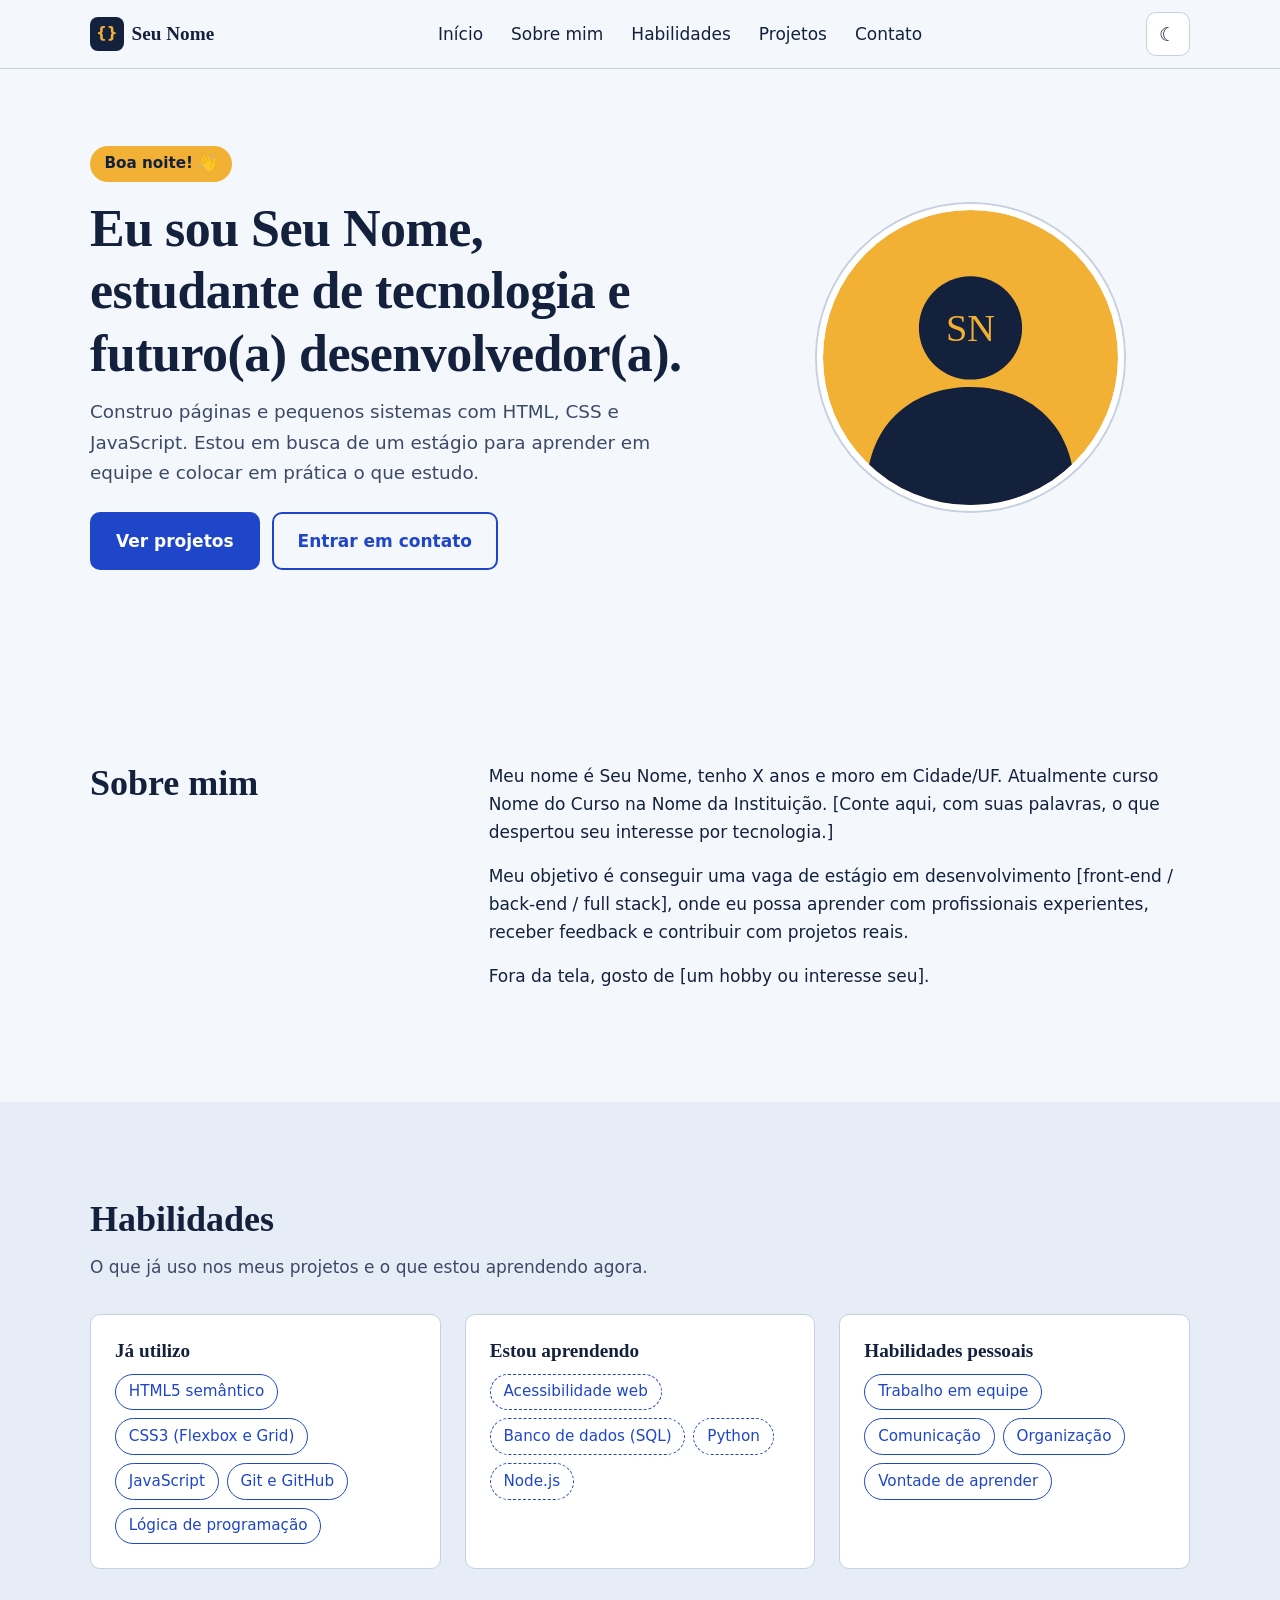
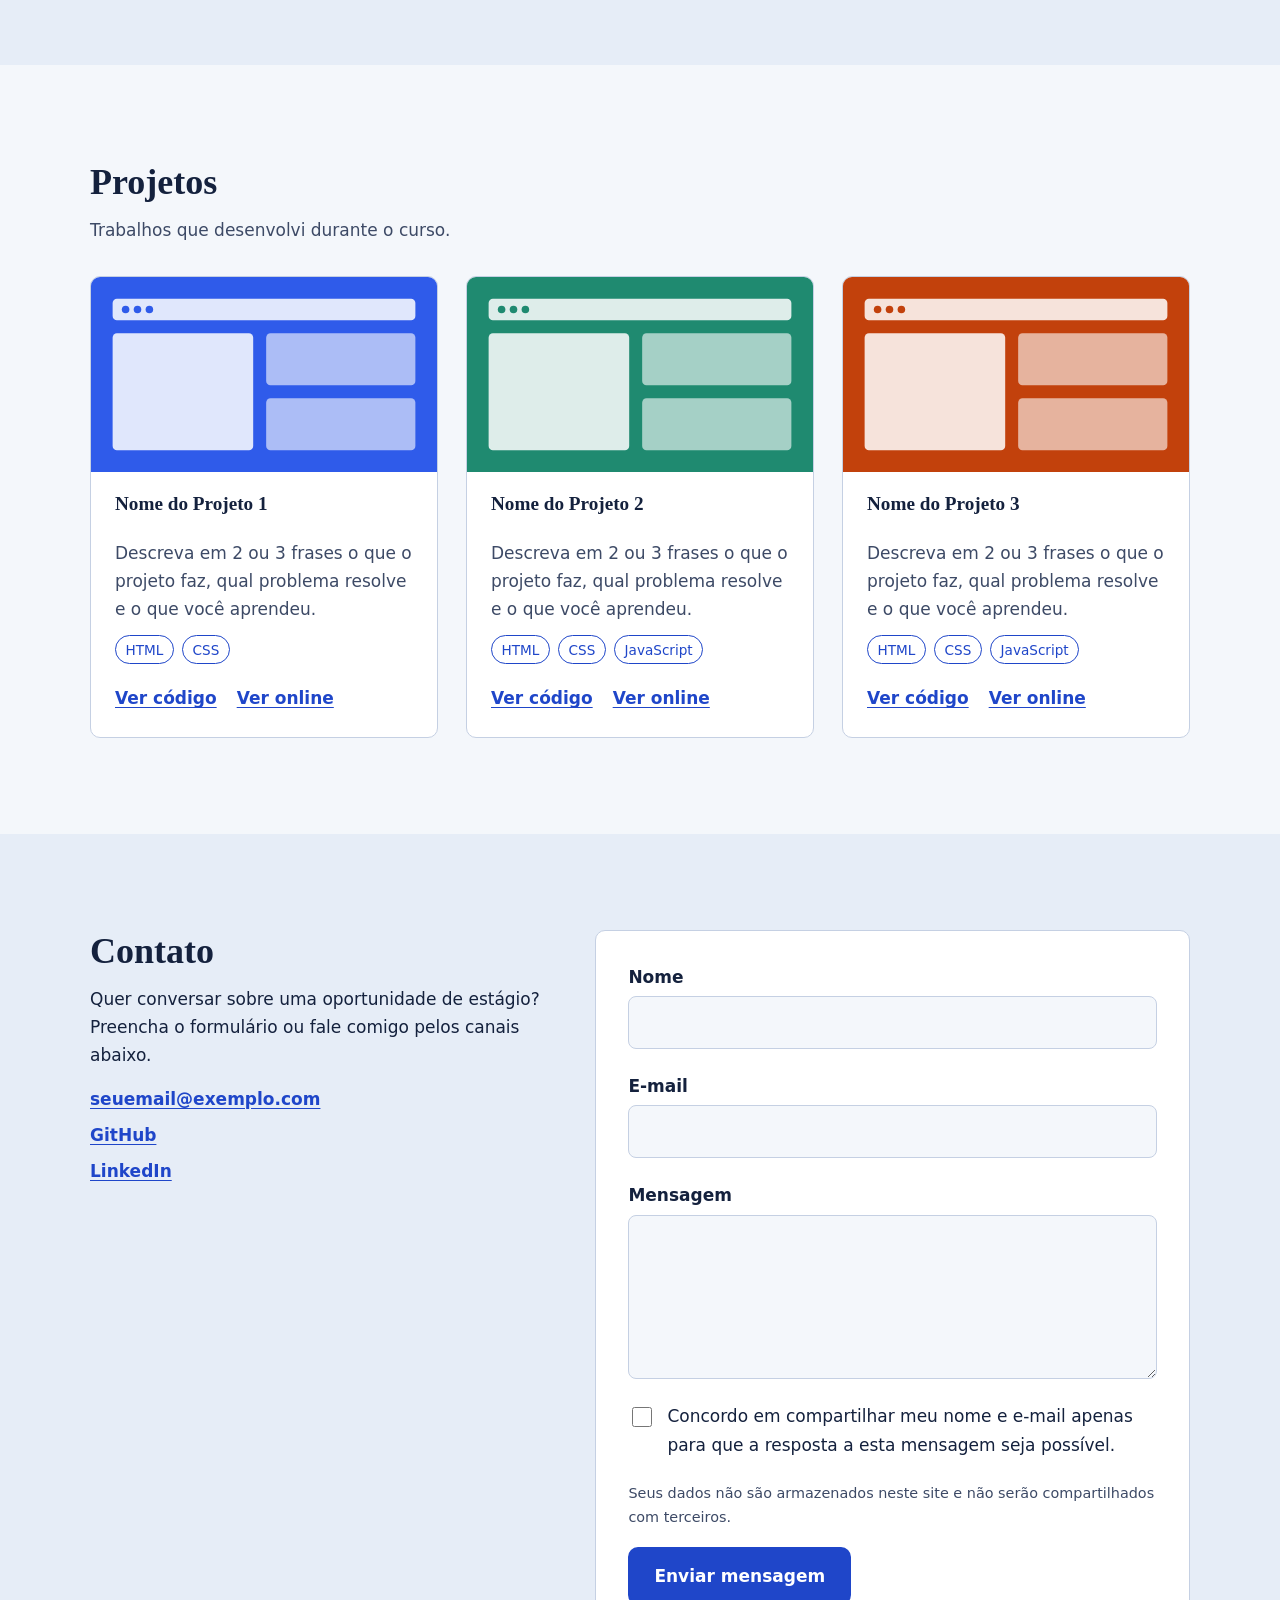
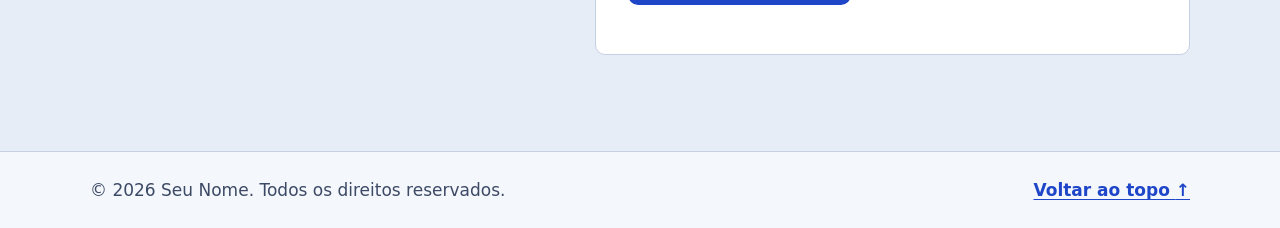
==== portfolio/index.html @ 9ae4e7f2 "Add files via upload" ====
<!DOCTYPE html>
<html lang="pt-BR">
<head>
  <meta charset="UTF-8">
  <meta name="viewport" content="width=device-width, initial-scale=1">
  <title>Seu Nome | Portfólio de Desenvolvimento</title>
  <meta name="description" content="Portfólio de Seu Nome, estudante de tecnologia em busca de estágio em desenvolvimento.">
  <link rel="icon" href="img/favicon.svg" type="image/svg+xml">
  <link rel="stylesheet" href="css/style.css">
  <!-- Aplica o tema salvo antes de desenhar a página, evitando "piscar" -->
  <script>
    try {
      var t = localStorage.getItem("tema");
      if (t) document.documentElement.setAttribute("data-tema", t);
    } catch (e) {}
  </script>
</head>
<body>
  <a class="pular-link" href="#conteudo">Pular para o conteúdo</a>

  <!-- CABEÇALHO -->
  <header class="cabecalho">
    <div class="container cabecalho__barra">
      <a class="logo" href="#inicio" aria-label="Seu Nome, ir para o início">
        <span class="logo__marca" aria-hidden="true">{}</span> Seu Nome
      </a>

      <nav id="menu" class="menu" aria-label="Navegação principal">
        <ul class="menu__lista">
          <li><a href="#inicio">Início</a></li>
          <li><a href="#sobre">Sobre mim</a></li>
          <li><a href="#habilidades">Habilidades</a></li>
          <li><a href="#projetos">Projetos</a></li>
          <li><a href="#contato">Contato</a></li>
        </ul>
      </nav>

      <div class="cabecalho__acoes">
        <button id="btn-tema" class="btn-icone" type="button"
                aria-label="Ativar modo escuro" aria-pressed="false">
          <span aria-hidden="true" id="icone-tema">☾</span>
        </button>
        <button id="btn-menu" class="btn-icone btn-menu" type="button"
                aria-label="Abrir menu" aria-expanded="false" aria-controls="menu">
          <span class="hamburguer" aria-hidden="true"></span>
        </button>
      </div>
    </div>
  </header>

  <main id="conteudo">

    <!-- INÍCIO -->
    <section id="inicio" class="secao hero" aria-labelledby="titulo-inicio">
      <div class="container hero__grade">
        <div class="hero__texto">
          <p id="saudacao" class="hero__saudacao" aria-live="polite">Olá!</p>
          <h1 id="titulo-inicio">Eu sou Seu Nome, estudante de tecnologia e futuro(a) desenvolvedor(a).</h1>
          <p class="hero__descricao">
            Construo páginas e pequenos sistemas com HTML, CSS e JavaScript.
            Estou em busca de um estágio para aprender em equipe e colocar em prática o que estudo.
          </p>
          <div class="hero__botoes">
            <a class="botao botao--primario" href="#projetos">Ver projetos</a>
            <a class="botao botao--secundario" href="#contato">Entrar em contato</a>
          </div>
        </div>
        <figure class="hero__imagem">
          <img src="img/avatar.svg" width="400" height="400" alt="Avatar ilustrado de Seu Nome">
        </figure>
      </div>
    </section>

    <!-- SOBRE MIM -->
    <section id="sobre" class="secao" aria-labelledby="titulo-sobre">
      <div class="container sobre">
        <h2 id="titulo-sobre">Sobre mim</h2>
        <div class="sobre__texto">
          <p>
            Meu nome é Seu Nome, tenho X anos e moro em Cidade/UF. Atualmente curso
            Nome do Curso na Nome da Instituição. [Conte aqui, com suas palavras, o que
            despertou seu interesse por tecnologia.]
          </p>
          <p>
            Meu objetivo é conseguir uma vaga de estágio em desenvolvimento
            [front-end / back-end / full stack], onde eu possa aprender com profissionais
            experientes, receber feedback e contribuir com projetos reais.
          </p>
          <p>
            Fora da tela, gosto de [um hobby ou interesse seu].
          </p>
        </div>
      </div>
    </section>

    <!-- HABILIDADES -->
    <section id="habilidades" class="secao secao--destaque" aria-labelledby="titulo-habilidades">
      <div class="container">
        <h2 id="titulo-habilidades">Habilidades</h2>
        <p class="secao__intro">O que já uso nos meus projetos e o que estou aprendendo agora.</p>

        <div class="habilidades">
          <div class="habilidades__grupo">
            <h3>Já utilizo</h3>
            <ul class="etiquetas">
              <li>HTML5 semântico</li>
              <li>CSS3 (Flexbox e Grid)</li>
              <li>JavaScript</li>
              <li>Git e GitHub</li>
              <li>Lógica de programação</li>
            </ul>
          </div>
          <div class="habilidades__grupo">
            <h3>Estou aprendendo</h3>
            <ul class="etiquetas etiquetas--aprendendo">
              <li>Acessibilidade web</li>
              <li>Banco de dados (SQL)</li>
              <li>Python</li>
              <li>Node.js</li>
            </ul>
          </div>
          <div class="habilidades__grupo">
            <h3>Habilidades pessoais</h3>
            <ul class="etiquetas">
              <li>Trabalho em equipe</li>
              <li>Comunicação</li>
              <li>Organização</li>
              <li>Vontade de aprender</li>
            </ul>
          </div>
        </div>
      </div>
    </section>

    <!-- PROJETOS -->
    <section id="projetos" class="secao" aria-labelledby="titulo-projetos">
      <div class="container">
        <h2 id="titulo-projetos">Projetos</h2>
        <p class="secao__intro">Trabalhos que desenvolvi durante o curso.</p>

        <div class="projetos">
          <article class="projeto">
            <img src="img/projeto-1.svg" width="640" height="360" loading="lazy"
                 alt="Miniatura do Projeto 1: página inicial em tons de azul">
            <div class="projeto__corpo">
              <h3>Nome do Projeto 1</h3>
              <p>Descreva em 2 ou 3 frases o que o projeto faz, qual problema resolve e o que você aprendeu.</p>
              <ul class="etiquetas etiquetas--pequenas" aria-label="Tecnologias usadas">
                <li>HTML</li><li>CSS</li>
              </ul>
              <div class="projeto__links">
                <a href="#" target="_blank" rel="noopener noreferrer">Ver código <span class="sr-only">do Projeto 1 (abre em nova aba)</span></a>
                <a href="#" target="_blank" rel="noopener noreferrer">Ver online <span class="sr-only">do Projeto 1 (abre em nova aba)</span></a>
              </div>
            </div>
          </article>

          <article class="projeto">
            <img src="img/projeto-2.svg" width="640" height="360" loading="lazy"
                 alt="Miniatura do Projeto 2: painel em tons de verde">
            <div class="projeto__corpo">
              <h3>Nome do Projeto 2</h3>
              <p>Descreva em 2 ou 3 frases o que o projeto faz, qual problema resolve e o que você aprendeu.</p>
              <ul class="etiquetas etiquetas--pequenas" aria-label="Tecnologias usadas">
                <li>HTML</li><li>CSS</li><li>JavaScript</li>
              </ul>
              <div class="projeto__links">
                <a href="#" target="_blank" rel="noopener noreferrer">Ver código <span class="sr-only">do Projeto 2 (abre em nova aba)</span></a>
                <a href="#" target="_blank" rel="noopener noreferrer">Ver online <span class="sr-only">do Projeto 2 (abre em nova aba)</span></a>
              </div>
            </div>
          </article>

          <article class="projeto">
            <img src="img/projeto-3.svg" width="640" height="360" loading="lazy"
                 alt="Miniatura do Projeto 3: aplicação em tons de laranja">
            <div class="projeto__corpo">
              <h3>Nome do Projeto 3</h3>
              <p>Descreva em 2 ou 3 frases o que o projeto faz, qual problema resolve e o que você aprendeu.</p>
              <ul class="etiquetas etiquetas--pequenas" aria-label="Tecnologias usadas">
                <li>HTML</li><li>CSS</li><li>JavaScript</li>
              </ul>
              <div class="projeto__links">
                <a href="#" target="_blank" rel="noopener noreferrer">Ver código <span class="sr-only">do Projeto 3 (abre em nova aba)</span></a>
                <a href="#" target="_blank" rel="noopener noreferrer">Ver online <span class="sr-only">do Projeto 3 (abre em nova aba)</span></a>
              </div>
            </div>
          </article>
        </div>
      </div>
    </section>

    <!-- CONTATO -->
    <section id="contato" class="secao secao--destaque" aria-labelledby="titulo-contato">
      <div class="container contato">
        <div class="contato__info">
          <h2 id="titulo-contato">Contato</h2>
          <p>
            Quer conversar sobre uma oportunidade de estágio? Preencha o formulário
            ou fale comigo pelos canais abaixo.
          </p>
          <ul class="contato__canais">
            <li><a href="mailto:seuemail@exemplo.com">seuemail@exemplo.com</a></li>
            <li><a href="https://github.com/seu-usuario" target="_blank" rel="noopener noreferrer">GitHub <span class="sr-only">(abre em nova aba)</span></a></li>
            <li><a href="https://www.linkedin.com/in/seu-usuario" target="_blank" rel="noopener noreferrer">LinkedIn <span class="sr-only">(abre em nova aba)</span></a></li>
          </ul>
        </div>

        <form id="form-contato" class="formulario" novalidate aria-describedby="aviso-privacidade">
          <div class="campo">
            <label for="nome">Nome</label>
            <input id="nome" name="nome" type="text" autocomplete="name"
                   required aria-describedby="erro-nome">
            <p id="erro-nome" class="campo__erro" role="alert"></p>
          </div>

          <div class="campo">
            <label for="email">E-mail</label>
            <input id="email" name="email" type="email" autocomplete="email"
                   required aria-describedby="erro-email">
            <p id="erro-email" class="campo__erro" role="alert"></p>
          </div>

          <div class="campo">
            <label for="mensagem">Mensagem</label>
            <textarea id="mensagem" name="mensagem" rows="5" required
                      aria-describedby="erro-mensagem"></textarea>
            <p id="erro-mensagem" class="campo__erro" role="alert"></p>
          </div>

          <div class="campo campo--check">
            <input id="consentimento" name="consentimento" type="checkbox"
                   required aria-describedby="aviso-privacidade erro-consentimento">
            <label for="consentimento">
              Concordo em compartilhar meu nome e e-mail apenas para que a resposta a esta mensagem seja possível.
            </label>
            <p id="erro-consentimento" class="campo__erro" role="alert"></p>
          </div>

          <p id="aviso-privacidade" class="formulario__aviso">
            Seus dados não são armazenados neste site e não serão compartilhados com terceiros.
          </p>

          <button class="botao botao--primario" type="submit">Enviar mensagem</button>
          <p id="status-form" class="formulario__status" role="status" aria-live="polite"></p>
        </form>
      </div>
    </section>
  </main>

  <!-- RODAPÉ -->
  <footer class="rodape">
    <div class="container rodape__barra">
      <p>&copy; <span id="ano">2026</span> Seu Nome. Todos os direitos reservados.</p>
      <a href="#inicio" class="rodape__topo">Voltar ao topo <span aria-hidden="true">↑</span></a>
    </div>
  </footer>

  <script src="js/main.js"></script>
</body>
</html>
---- portfolio/css/style.css ----
/* ===== Variáveis de cor (tema claro) ===== */
:root {
  --fundo: #f4f7fb;
  --fundo-alt: #e6edf7;
  --superficie: #ffffff;
  --texto: #14213d;
  --texto-suave: #3d4a66;
  --borda: #c5d0e3;
  --destaque: #1f46c9;        /* contraste 7:1 sobre --fundo */
  --destaque-texto: #ffffff;
  --ambar: #f2b134;
  --erro: #b3261e;
  --sucesso: #1b6e3c;
  --raio: 10px;
  --altura-cabecalho: 68px;
  --fonte-corpo: "Segoe UI", system-ui, -apple-system, Roboto, "Helvetica Neue", Arial, sans-serif;
  --fonte-titulo: "Iowan Old Style", "Palatino Linotype", Palatino, Georgia, serif;
}

/* ===== Tema escuro ===== */
:root[data-tema="dark"] {
  --fundo: #0f1524;
  --fundo-alt: #162036;
  --superficie: #1b2740;
  --texto: #eef2fb;
  --texto-suave: #b8c4de;
  --borda: #34446a;
  --destaque: #9db8ff;
  --destaque-texto: #0f1524;
  --erro: #ff9b94;
  --sucesso: #7ddba0;
}

/* ===== Base ===== */
*, *::before, *::after { box-sizing: border-box; }

html {
  scroll-behavior: smooth;
  scroll-padding-top: var(--altura-cabecalho);
}

body {
  margin: 0;
  font-family: var(--fonte-corpo);
  font-size: 1.0625rem;
  line-height: 1.65;
  color: var(--texto);
  background: var(--fundo);
}

h1, h2, h3 { font-family: var(--fonte-titulo); line-height: 1.2; margin: 0 0 .75rem; }
h1 { font-size: clamp(2rem, 5vw, 3.25rem); letter-spacing: -.01em; }
h2 { font-size: clamp(1.6rem, 3.5vw, 2.25rem); }
h3 { font-size: 1.2rem; }
p { margin: 0 0 1rem; max-width: 65ch; }
img { max-width: 100%; height: auto; display: block; }
ul { margin: 0; padding: 0; list-style: none; }
a { color: var(--destaque); text-underline-offset: 3px; }

:focus-visible {
  outline: 3px solid var(--destaque);
  outline-offset: 3px;
  border-radius: 4px;
}

.container { width: min(1100px, 100% - 2.5rem); margin-inline: auto; }

.sr-only {
  position: absolute; width: 1px; height: 1px; padding: 0; margin: -1px;
  overflow: hidden; clip: rect(0 0 0 0); white-space: nowrap; border: 0;
}

.pular-link {
  position: absolute; left: 1rem; top: -4rem; z-index: 100;
  background: var(--destaque); color: var(--destaque-texto);
  padding: .6rem 1rem; border-radius: var(--raio); font-weight: 600;
}
.pular-link:focus { top: 1rem; }

/* ===== Cabeçalho (Flexbox) ===== */
.cabecalho {
  position: sticky; top: 0; z-index: 50;
  background: var(--fundo);
  border-bottom: 1px solid var(--borda);
}
.cabecalho__barra {
  display: flex; align-items: center; justify-content: space-between;
  gap: 1rem; min-height: var(--altura-cabecalho);
}
.logo {
  display: inline-flex; align-items: center; gap: .5rem;
  font-family: var(--fonte-titulo); font-weight: 700; font-size: 1.2rem;
  color: var(--texto); text-decoration: none;
}
.logo__marca {
  display: inline-grid; place-items: center; width: 2.1rem; height: 2.1rem;
  background: var(--texto); color: var(--ambar); border-radius: 8px;
  font-size: .95rem; font-family: var(--fonte-corpo);
}
:root[data-tema="dark"] .logo__marca { background: var(--ambar); color: #0f1524; }

.menu__lista { display: flex; gap: 1.75rem; }
.menu a {
  color: var(--texto); text-decoration: none; font-weight: 500;
  padding: .4rem 0; border-bottom: 2px solid transparent;
}
.menu a:hover { border-bottom-color: var(--destaque); }

.cabecalho__acoes { display: flex; align-items: center; gap: .5rem; }

.btn-icone {
  display: inline-grid; place-items: center;
  width: 2.75rem; height: 2.75rem;
  background: var(--superficie); color: var(--texto);
  border: 1px solid var(--borda); border-radius: var(--raio);
  font-size: 1.2rem; cursor: pointer;
}
.btn-icone:hover { border-color: var(--destaque); }

.btn-menu { display: none; }
.hamburguer, .hamburguer::before, .hamburguer::after {
  display: block; width: 20px; height: 2px; background: currentColor;
  border-radius: 2px; transition: transform .2s, opacity .2s;
}
.hamburguer { position: relative; }
.hamburguer::before, .hamburguer::after { content: ""; position: absolute; left: 0; }
.hamburguer::before { top: -6px; }
.hamburguer::after { top: 6px; }
.btn-menu[aria-expanded="true"] .hamburguer { background: transparent; }
.btn-menu[aria-expanded="true"] .hamburguer::before { transform: translateY(6px) rotate(45deg); }
.btn-menu[aria-expanded="true"] .hamburguer::after { transform: translateY(-6px) rotate(-45deg); }

/* ===== Seções ===== */
.secao { padding: clamp(3.5rem, 8vw, 6rem) 0; }
.secao--destaque { background: var(--fundo-alt); }
.secao__intro { color: var(--texto-suave); margin-bottom: 2rem; }

/* ===== Início (Grid) ===== */
.hero { padding-top: clamp(2.5rem, 6vw, 5rem); }
.hero__grade {
  display: grid; grid-template-columns: 1.4fr 1fr; gap: 3rem; align-items: center;
}
.hero__saudacao {
  display: inline-block; margin-bottom: 1rem; padding: .35rem .9rem;
  background: var(--ambar); color: #14213d; font-weight: 600;
  border-radius: 999px; font-size: .95rem;
}
.hero__descricao { font-size: 1.15rem; color: var(--texto-suave); }
.hero__botoes { display: flex; flex-wrap: wrap; gap: .75rem; margin-top: 1.5rem; }
.hero__imagem { margin: 0; justify-self: center; width: min(320px, 70%); }
.hero__imagem img { border-radius: 50%; border: 6px solid var(--superficie); box-shadow: 0 0 0 2px var(--borda); }

.botao {
  display: inline-block; padding: .8rem 1.5rem; border-radius: var(--raio);
  font: inherit; font-weight: 600; text-decoration: none; cursor: pointer;
  border: 2px solid var(--destaque);
}
.botao--primario { background: var(--destaque); color: var(--destaque-texto); }
.botao--primario:hover { filter: brightness(1.1); }
.botao--secundario { background: transparent; color: var(--destaque); }
.botao--secundario:hover { background: var(--superficie); }

/* ===== Sobre ===== */
.sobre { display: grid; grid-template-columns: 1fr 2fr; gap: 3rem; align-items: start; }

/* ===== Habilidades ===== */
.habilidades { display: grid; grid-template-columns: repeat(auto-fit, minmax(240px, 1fr)); gap: 1.5rem; }
.habilidades__grupo {
  background: var(--superficie); border: 1px solid var(--borda);
  border-radius: var(--raio); padding: 1.5rem;
}
.etiquetas { display: flex; flex-wrap: wrap; gap: .5rem; }
.etiquetas li {
  padding: .3rem .8rem; border: 1px solid var(--destaque); color: var(--destaque);
  border-radius: 999px; font-size: .95rem; font-weight: 500;
}
.etiquetas--aprendendo li { border-style: dashed; }
.etiquetas--pequenas li { font-size: .85rem; padding: .15rem .6rem; }

/* ===== Projetos (Grid) ===== */
.projetos { display: grid; grid-template-columns: repeat(auto-fit, minmax(290px, 1fr)); gap: 1.75rem; }
.projeto {
  display: flex; flex-direction: column;
  background: var(--superficie); border: 1px solid var(--borda);
  border-radius: var(--raio); overflow: hidden;
}
.projeto__corpo { display: flex; flex-direction: column; gap: .75rem; padding: 1.25rem 1.5rem 1.5rem; flex: 1; }
.projeto__corpo p { margin: 0; color: var(--texto-suave); }
.projeto__links { display: flex; gap: 1.25rem; margin-top: auto; padding-top: .5rem; font-weight: 600; }

/* ===== Contato ===== */
.contato { display: grid; grid-template-columns: 1fr 1.3fr; gap: 3rem; align-items: start; }
.contato__canais { display: grid; gap: .5rem; margin-top: 1rem; font-weight: 600; }

.formulario {
  background: var(--superficie); border: 1px solid var(--borda);
  border-radius: var(--raio); padding: clamp(1.25rem, 3vw, 2rem);
  display: grid; gap: 1.1rem;
}
.campo { display: grid; gap: .35rem; }
.campo label { font-weight: 600; }
.campo input[type="text"], .campo input[type="email"], .campo textarea {
  width: 100%; padding: .7rem .9rem; font: inherit; color: var(--texto);
  background: var(--fundo); border: 1.5px solid var(--borda); border-radius: 8px;
}
.campo textarea { resize: vertical; min-height: 8rem; }
.campo input:focus-visible, .campo textarea:focus-visible { outline-offset: 1px; }
.campo[data-invalido="true"] input:not([type="checkbox"]),
.campo[data-invalido="true"] textarea { border-color: var(--erro); }
.campo__erro { margin: 0; min-height: 0; color: var(--erro); font-size: .9rem; font-weight: 500; }
.campo--check { grid-template-columns: auto 1fr; align-items: start; column-gap: .75rem; }
.campo--check input { width: 1.25rem; height: 1.25rem; margin-top: .3rem; accent-color: var(--destaque); }
.campo--check label { font-weight: 400; }
.campo--check .campo__erro { grid-column: 1 / -1; }
.formulario__aviso { font-size: .9rem; color: var(--texto-suave); margin: 0; }
.formulario__status { margin: 0; font-weight: 600; color: var(--sucesso); }
.formulario .botao { justify-self: start; }

/* ===== Rodapé ===== */
.rodape { border-top: 1px solid var(--borda); padding: 1.5rem 0; }
.rodape__barra { display: flex; flex-wrap: wrap; justify-content: space-between; align-items: center; gap: 1rem; }
.rodape p { margin: 0; color: var(--texto-suave); }
.rodape__topo { font-weight: 600; }

/* ===== Responsividade ===== */
@media (max-width: 860px) {
  .hero__grade, .sobre, .contato { grid-template-columns: 1fr; gap: 2rem; }
  .hero__imagem { order: -1; width: min(220px, 60%); justify-self: start; }

  .btn-menu { display: inline-grid; }
  .menu {
    position: absolute; top: var(--altura-cabecalho); left: 0; right: 0;
    background: var(--fundo); border-bottom: 1px solid var(--borda);
    display: none; padding: .5rem 1.25rem 1rem;
  }
  .menu.menu--aberto { display: block; }
  .menu__lista { flex-direction: column; gap: 0; }
  .menu a { display: block; padding: .85rem 0; border-bottom: 1px solid var(--borda); }
}

@media (prefers-reduced-motion: reduce) {
  html { scroll-behavior: auto; }
  *, *::before, *::after { transition: none !important; animation: none !important; }
}
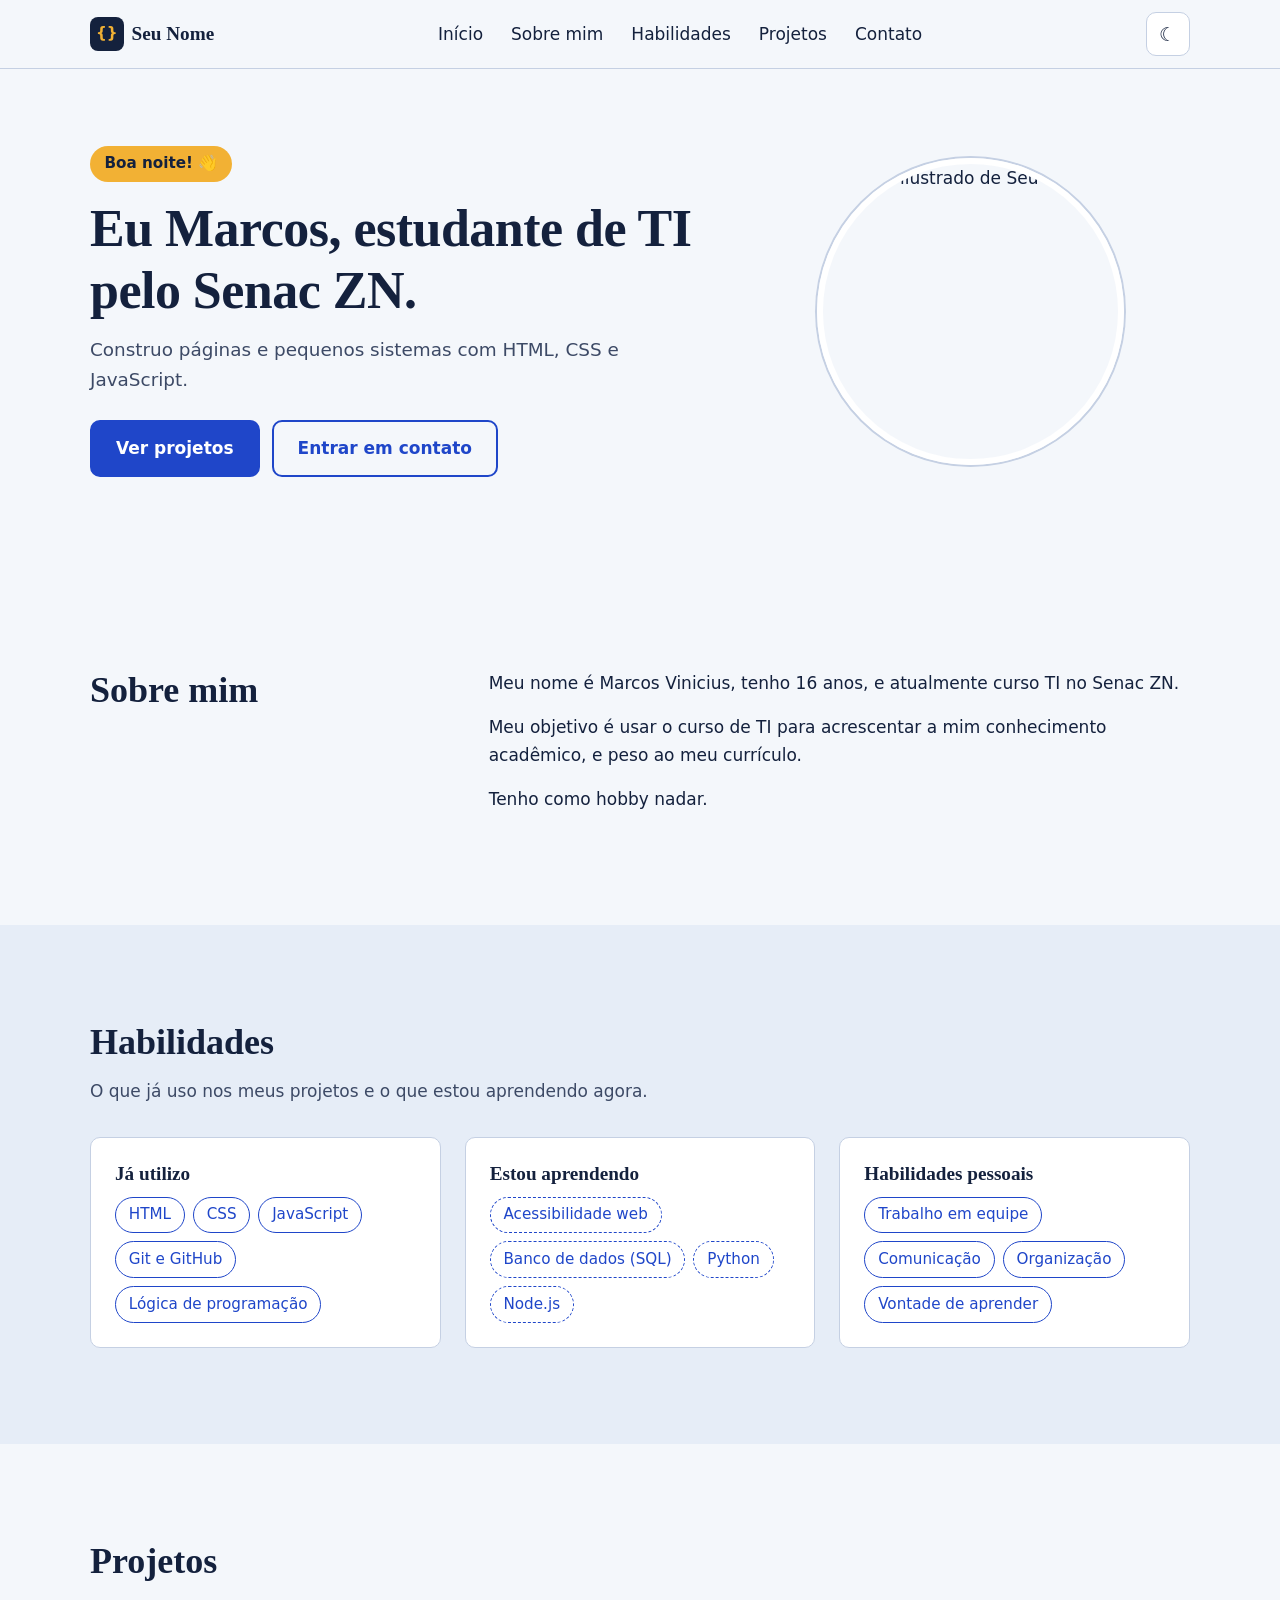
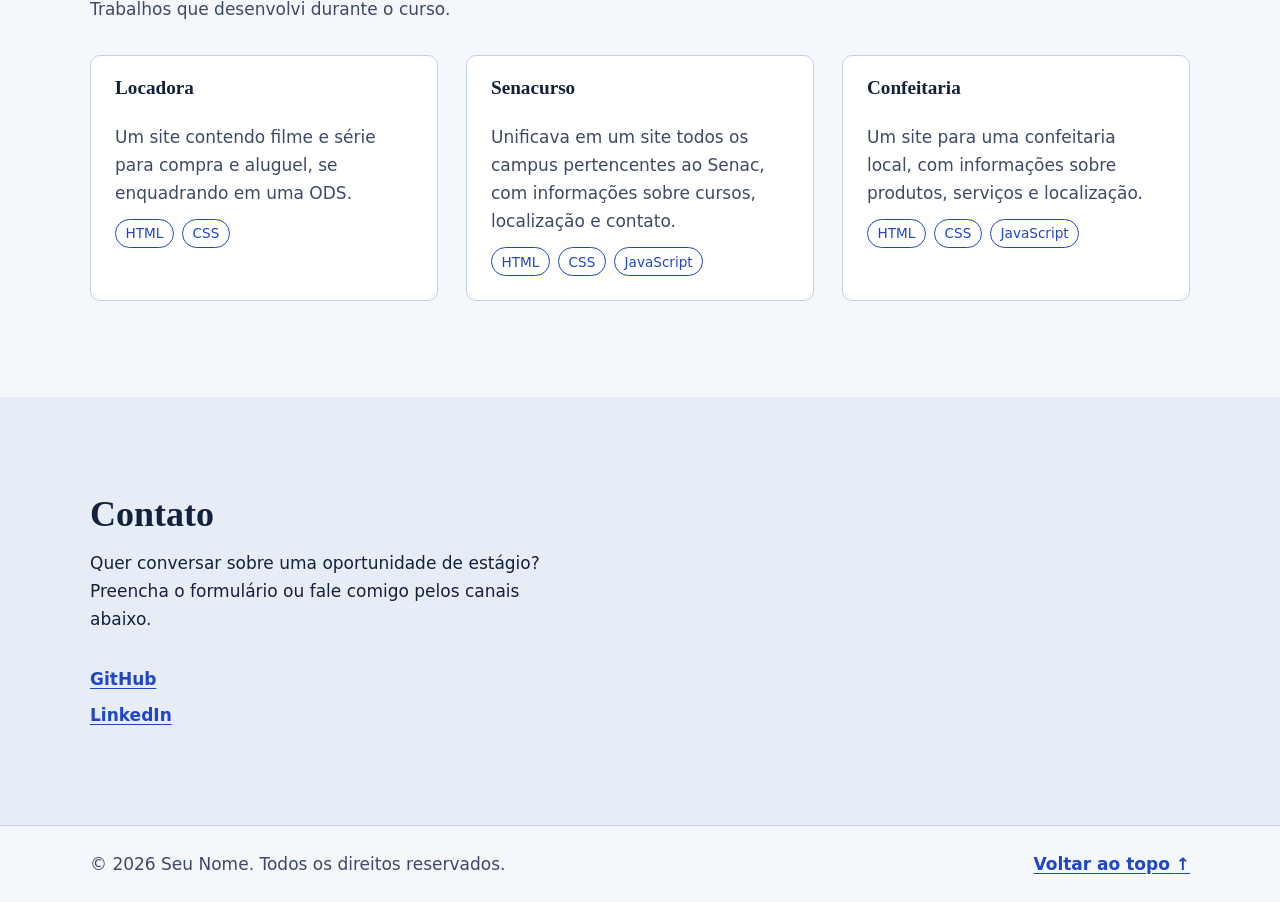
==== commit ab6db844: "Revise portfolio content for Marcos Vinicius Updated personal information and project details in the" ====
--- a/portfolio/index.html
+++ b/portfolio/index.html
@@ -3,7 +3,7 @@
 <head>
   <meta charset="UTF-8">
   <meta name="viewport" content="width=device-width, initial-scale=1">
-  <title>Seu Nome | Portfólio de Desenvolvimento</title>
+  <title> Marcos| Portfólio de Desenvolvimento</title>
   <meta name="description" content="Portfólio de Seu Nome, estudante de tecnologia em busca de estágio em desenvolvimento.">
   <link rel="icon" href="img/favicon.svg" type="image/svg+xml">
   <link rel="stylesheet" href="css/style.css">
@@ -21,7 +21,7 @@
   <!-- CABEÇALHO -->
   <header class="cabecalho">
     <div class="container cabecalho__barra">
-      <a class="logo" href="#inicio" aria-label="Seu Nome, ir para o início">
+      <a class="logo" href="#inicio" aria-label=" Marcos, ir para o início">
         <span class="logo__marca" aria-hidden="true">{}</span> Seu Nome
       </a>
 
@@ -55,10 +55,10 @@
       <div class="container hero__grade">
         <div class="hero__texto">
           <p id="saudacao" class="hero__saudacao" aria-live="polite">Olá!</p>
-          <h1 id="titulo-inicio">Eu sou Seu Nome, estudante de tecnologia e futuro(a) desenvolvedor(a).</h1>
+          <h1 id="titulo-inicio">Eu Marcos, estudante de TI pelo Senac ZN.</h1>
           <p class="hero__descricao">
             Construo páginas e pequenos sistemas com HTML, CSS e JavaScript.
-            Estou em busca de um estágio para aprender em equipe e colocar em prática o que estudo.
+           
           </p>
           <div class="hero__botoes">
             <a class="botao botao--primario" href="#projetos">Ver projetos</a>
@@ -66,7 +66,7 @@
           </div>
         </div>
         <figure class="hero__imagem">
-          <img src="img/avatar.svg" width="400" height="400" alt="Avatar ilustrado de Seu Nome">
+          <img src="img/WhatsApp Image 2026-10-28 at 09.04.19.jpeg" width="400" height="400" alt="Avatar ilustrado de Seu Nome">
         </figure>
       </div>
     </section>
@@ -77,17 +77,13 @@
         <h2 id="titulo-sobre">Sobre mim</h2>
         <div class="sobre__texto">
           <p>
-            Meu nome é Seu Nome, tenho X anos e moro em Cidade/UF. Atualmente curso
-            Nome do Curso na Nome da Instituição. [Conte aqui, com suas palavras, o que
-            despertou seu interesse por tecnologia.]
-          </p>
-          <p>
-            Meu objetivo é conseguir uma vaga de estágio em desenvolvimento
-            [front-end / back-end / full stack], onde eu possa aprender com profissionais
-            experientes, receber feedback e contribuir com projetos reais.
-          </p>
-          <p>
-            Fora da tela, gosto de [um hobby ou interesse seu].
+            Meu nome é Marcos Vinicius, tenho 16 anos, e atualmente curso TI no Senac ZN.
+          </p>
+          <p>
+            Meu objetivo é usar o curso de TI para acrescentar a mim conhecimento acadêmico, e peso ao meu currículo.
+          </p>
+          <p>
+            Tenho como hobby nadar.
           </p>
         </div>
       </div>
@@ -103,8 +99,8 @@
           <div class="habilidades__grupo">
             <h3>Já utilizo</h3>
             <ul class="etiquetas">
-              <li>HTML5 semântico</li>
-              <li>CSS3 (Flexbox e Grid)</li>
+              <li>HTML</li>
+              <li>CSS</li>
               <li>JavaScript</li>
               <li>Git e GitHub</li>
               <li>Lógica de programação</li>
@@ -140,50 +136,38 @@
 
         <div class="projetos">
           <article class="projeto">
-            <img src="img/projeto-1.svg" width="640" height="360" loading="lazy"
-                 alt="Miniatura do Projeto 1: página inicial em tons de azul">
+            
             <div class="projeto__corpo">
-              <h3>Nome do Projeto 1</h3>
-              <p>Descreva em 2 ou 3 frases o que o projeto faz, qual problema resolve e o que você aprendeu.</p>
+              <h3>Locadora</h3>
+              <p>Um site contendo filme e série para compra e aluguel, se enquadrando em uma ODS.</p>
               <ul class="etiquetas etiquetas--pequenas" aria-label="Tecnologias usadas">
                 <li>HTML</li><li>CSS</li>
               </ul>
-              <div class="projeto__links">
-                <a href="#" target="_blank" rel="noopener noreferrer">Ver código <span class="sr-only">do Projeto 1 (abre em nova aba)</span></a>
-                <a href="#" target="_blank" rel="noopener noreferrer">Ver online <span class="sr-only">do Projeto 1 (abre em nova aba)</span></a>
-              </div>
+             
             </div>
           </article>
 
           <article class="projeto">
-            <img src="img/projeto-2.svg" width="640" height="360" loading="lazy"
-                 alt="Miniatura do Projeto 2: painel em tons de verde">
+            
             <div class="projeto__corpo">
-              <h3>Nome do Projeto 2</h3>
-              <p>Descreva em 2 ou 3 frases o que o projeto faz, qual problema resolve e o que você aprendeu.</p>
+              <h3>Senacurso</h3>
+              <p>Unificava em um site todos os campus pertencentes ao Senac, com informações sobre cursos, localização e contato.</p>
               <ul class="etiquetas etiquetas--pequenas" aria-label="Tecnologias usadas">
                 <li>HTML</li><li>CSS</li><li>JavaScript</li>
               </ul>
-              <div class="projeto__links">
-                <a href="#" target="_blank" rel="noopener noreferrer">Ver código <span class="sr-only">do Projeto 2 (abre em nova aba)</span></a>
-                <a href="#" target="_blank" rel="noopener noreferrer">Ver online <span class="sr-only">do Projeto 2 (abre em nova aba)</span></a>
-              </div>
+              
             </div>
           </article>
 
           <article class="projeto">
-            <img src="img/projeto-3.svg" width="640" height="360" loading="lazy"
-                 alt="Miniatura do Projeto 3: aplicação em tons de laranja">
+            
             <div class="projeto__corpo">
-              <h3>Nome do Projeto 3</h3>
-              <p>Descreva em 2 ou 3 frases o que o projeto faz, qual problema resolve e o que você aprendeu.</p>
+              <h3>Confeitaria</h3>
+              <p>Um site para uma confeitaria local, com informações sobre produtos, serviços e localização.</p>
               <ul class="etiquetas etiquetas--pequenas" aria-label="Tecnologias usadas">
                 <li>HTML</li><li>CSS</li><li>JavaScript</li>
               </ul>
-              <div class="projeto__links">
-                <a href="#" target="_blank" rel="noopener noreferrer">Ver código <span class="sr-only">do Projeto 3 (abre em nova aba)</span></a>
-                <a href="#" target="_blank" rel="noopener noreferrer">Ver online <span class="sr-only">do Projeto 3 (abre em nova aba)</span></a>
-              </div>
+              
             </div>
           </article>
         </div>
@@ -200,50 +184,13 @@
             ou fale comigo pelos canais abaixo.
           </p>
           <ul class="contato__canais">
-            <li><a href="mailto:seuemail@exemplo.com">seuemail@exemplo.com</a></li>
-            <li><a href="https://github.com/seu-usuario" target="_blank" rel="noopener noreferrer">GitHub <span class="sr-only">(abre em nova aba)</span></a></li>
-            <li><a href="https://www.linkedin.com/in/seu-usuario" target="_blank" rel="noopener noreferrer">LinkedIn <span class="sr-only">(abre em nova aba)</span></a></li>
+            <li><a marcosvinicius007834@gmail.com</a></li>
+            <li><a href=https://github.com/MarcosVinic1us" target="_blank" rel="noopener noreferrer">GitHub <span class="sr-only">(abre em nova aba)</span></a></li>
+            <li><a href="https://www.linkedin.com/in/marcos-vinicius-b41a19445/" target="_blank" rel="noopener noreferrer">LinkedIn <span class="sr-only">(abre em nova aba)</span></a></li>
           </ul>
         </div>
 
-        <form id="form-contato" class="formulario" novalidate aria-describedby="aviso-privacidade">
-          <div class="campo">
-            <label for="nome">Nome</label>
-            <input id="nome" name="nome" type="text" autocomplete="name"
-                   required aria-describedby="erro-nome">
-            <p id="erro-nome" class="campo__erro" role="alert"></p>
-          </div>
-
-          <div class="campo">
-            <label for="email">E-mail</label>
-            <input id="email" name="email" type="email" autocomplete="email"
-                   required aria-describedby="erro-email">
-            <p id="erro-email" class="campo__erro" role="alert"></p>
-          </div>
-
-          <div class="campo">
-            <label for="mensagem">Mensagem</label>
-            <textarea id="mensagem" name="mensagem" rows="5" required
-                      aria-describedby="erro-mensagem"></textarea>
-            <p id="erro-mensagem" class="campo__erro" role="alert"></p>
-          </div>
-
-          <div class="campo campo--check">
-            <input id="consentimento" name="consentimento" type="checkbox"
-                   required aria-describedby="aviso-privacidade erro-consentimento">
-            <label for="consentimento">
-              Concordo em compartilhar meu nome e e-mail apenas para que a resposta a esta mensagem seja possível.
-            </label>
-            <p id="erro-consentimento" class="campo__erro" role="alert"></p>
-          </div>
-
-          <p id="aviso-privacidade" class="formulario__aviso">
-            Seus dados não são armazenados neste site e não serão compartilhados com terceiros.
-          </p>
-
-          <button class="botao botao--primario" type="submit">Enviar mensagem</button>
-          <p id="status-form" class="formulario__status" role="status" aria-live="polite"></p>
-        </form>
+      
       </div>
     </section>
   </main>
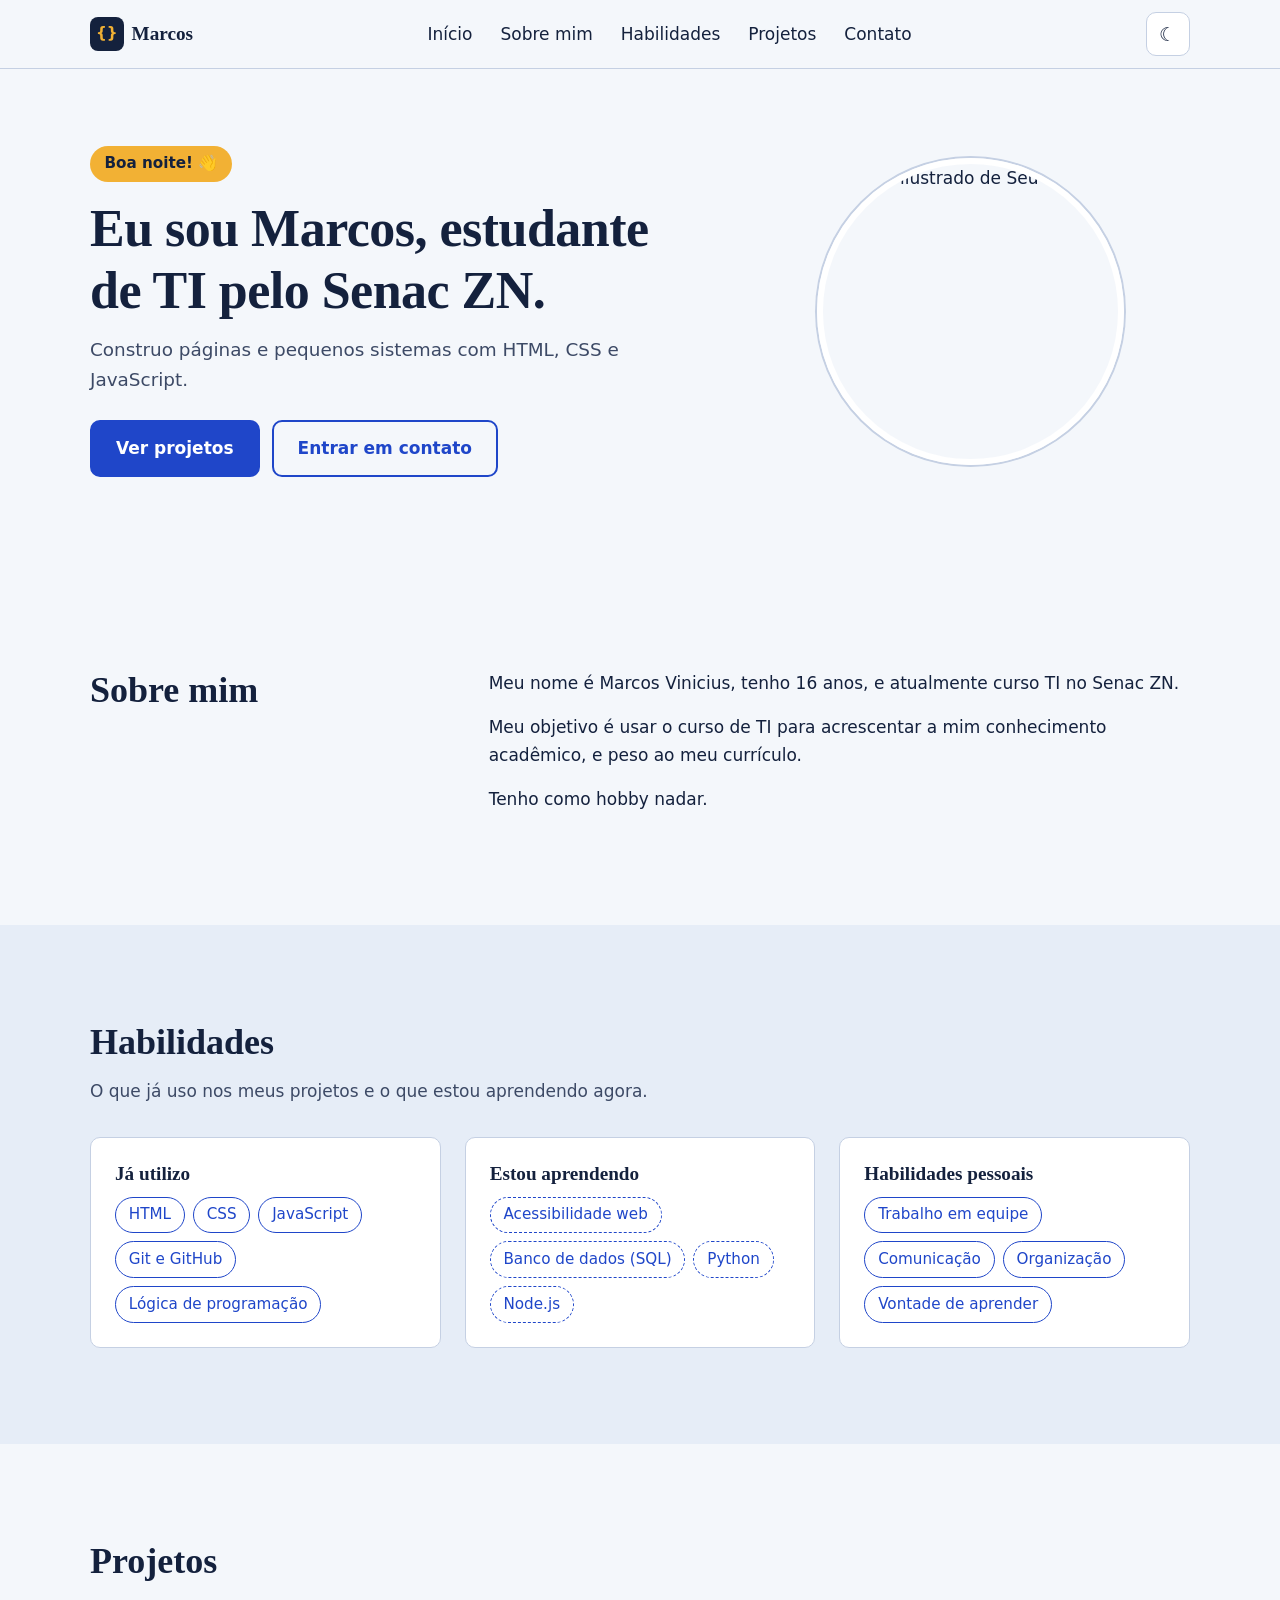
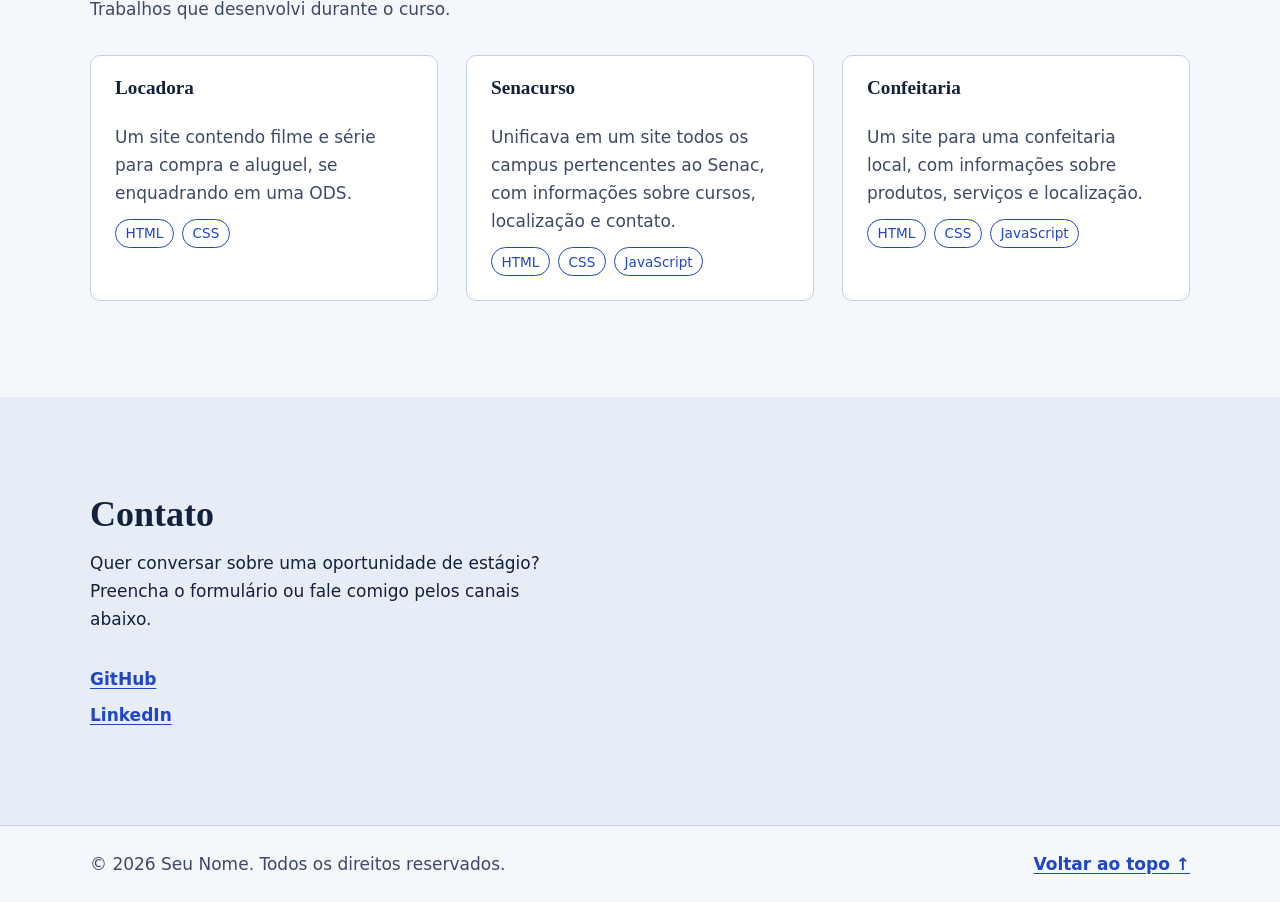
==== commit e2030f10: "Update header and introduction text in index.html" ====
--- a/portfolio/index.html
+++ b/portfolio/index.html
@@ -22,7 +22,7 @@
   <header class="cabecalho">
     <div class="container cabecalho__barra">
       <a class="logo" href="#inicio" aria-label=" Marcos, ir para o início">
-        <span class="logo__marca" aria-hidden="true">{}</span> Seu Nome
+        <span class="logo__marca" aria-hidden="true">{}</span> Marcos
       </a>
 
       <nav id="menu" class="menu" aria-label="Navegação principal">
@@ -55,7 +55,7 @@
       <div class="container hero__grade">
         <div class="hero__texto">
           <p id="saudacao" class="hero__saudacao" aria-live="polite">Olá!</p>
-          <h1 id="titulo-inicio">Eu Marcos, estudante de TI pelo Senac ZN.</h1>
+          <h1 id="titulo-inicio">Eu sou Marcos, estudante de TI pelo Senac ZN.</h1>
           <p class="hero__descricao">
             Construo páginas e pequenos sistemas com HTML, CSS e JavaScript.
            
